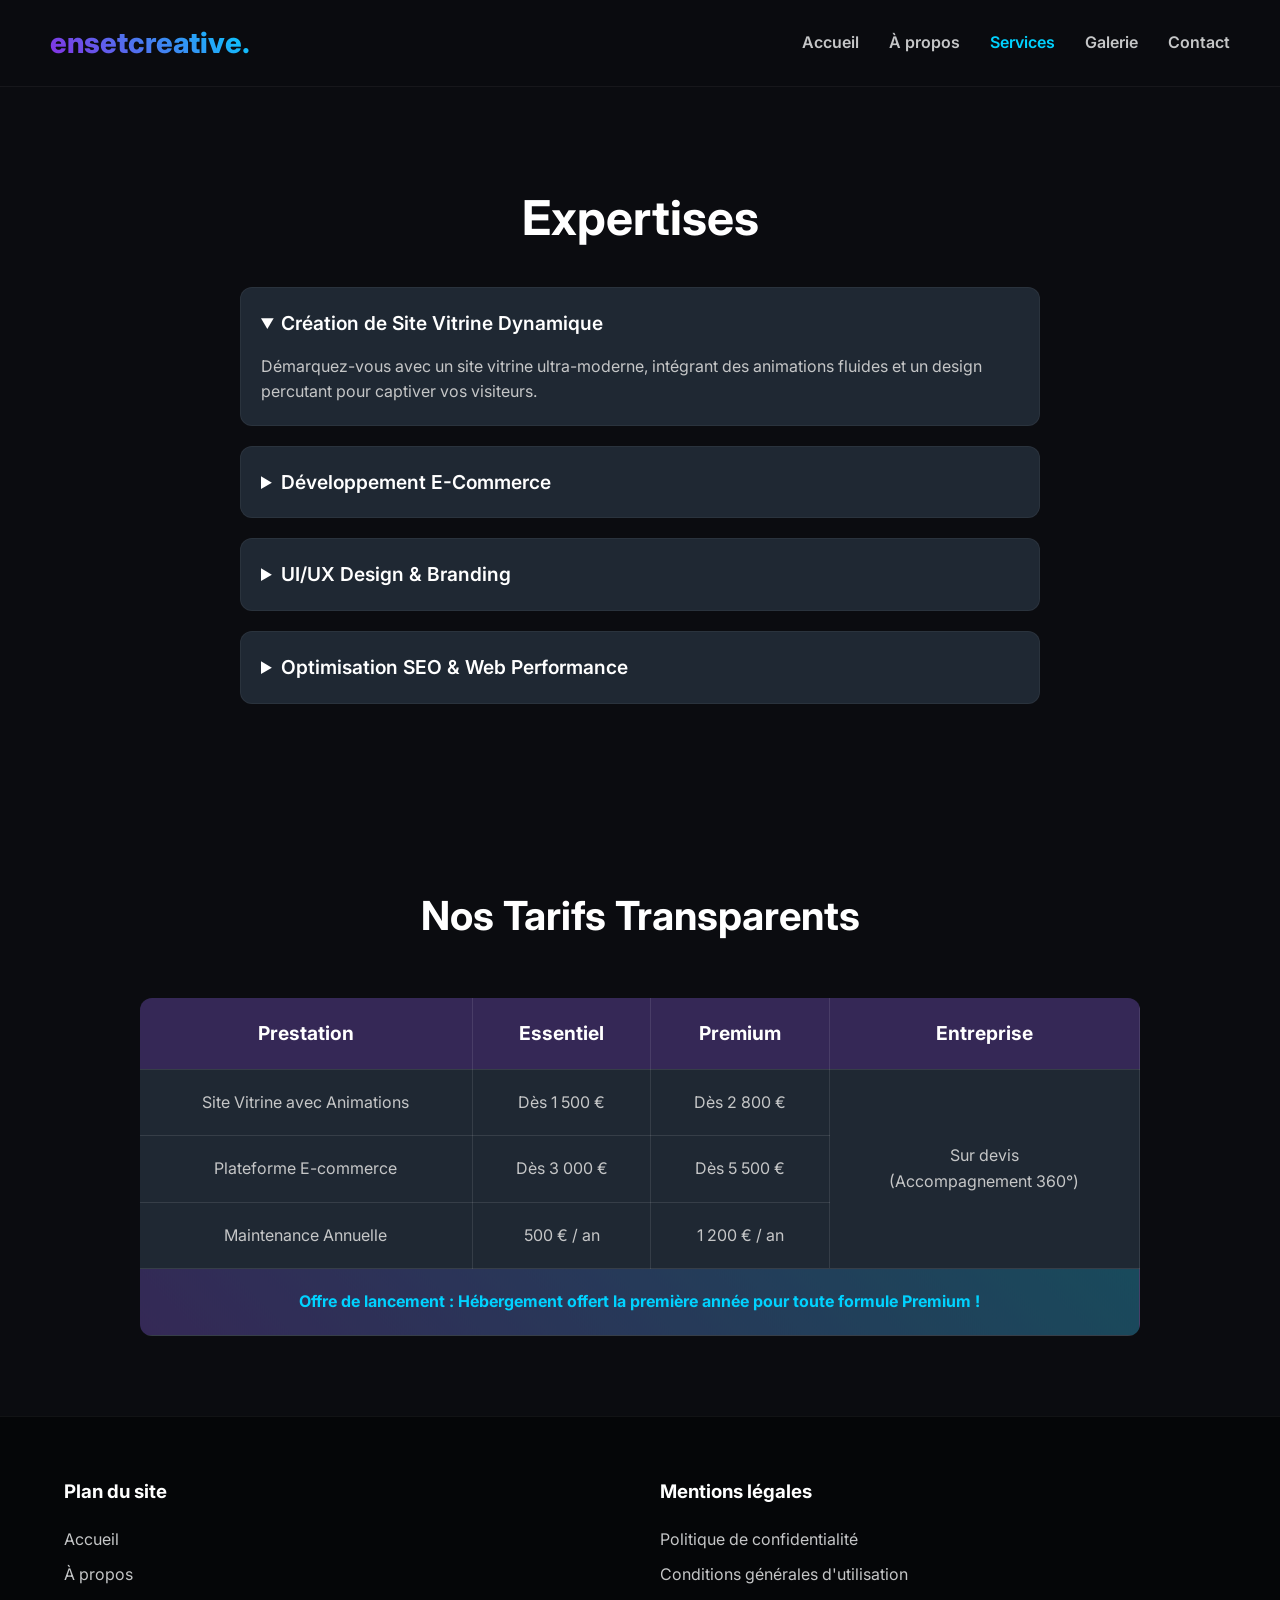
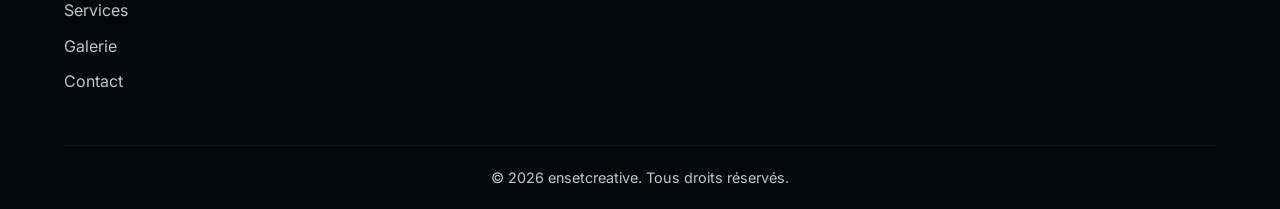
==== pages/services.html @ 390e1fc1 "feat(services): add services page and pricing styles" ====
<!DOCTYPE html>
<html lang="fr">
<head>
    <meta charset="UTF-8">
    <meta name="viewport" content="width=device-width, initial-scale=1.0">
    <title>Nos Services | ensetcreative</title>
    <link rel="stylesheet" href="../css/style.css">
</head>
<body>
    <header class="main-header">
        <a href="../index.html" class="logo">ensetcreative.</a>
        <nav class="main-nav">
            <ul>
                <li><a href="../index.html">Accueil</a></li>
                <li><a href="about.html">À propos</a></li>
                <li><a href="services.html" class="active">Services</a></li>
                <li><a href="gallery.html">Galerie</a></li>
                <li><a href="contact.html">Contact</a></li>
            </ul>
        </nav>
    </header>

    <main>
        <section class="services-list">
            <h1>Expertises</h1>
            <!-- details / summary -->
            <div style="max-width: 800px; margin: 0 auto;">
                <details open>
                    <summary>Création de Site Vitrine Dynamique</summary>
                    <p>Démarquez-vous avec un site vitrine ultra-moderne, intégrant des animations fluides et un design percutant pour captiver vos visiteurs.</p>
                </details>
                <details>
                    <summary>Développement E-Commerce</summary>
                    <p>Nous développons des boutiques en ligne optimisées pour la conversion, avec une gestion simplifiée et une expérience d'achat sécurisée.</p>
                </details>
                <details>
                    <summary>UI/UX Design & Branding</summary>
                    <p>Refonte de votre identité visuelle et conception d'interfaces utilisateur centrées sur l'expérience (UX) pour maximiser l'engagement.</p>
                </details>
                <details>
                    <summary>Optimisation SEO & Web Performance</summary>
                    <p>Améliorez votre visibilité sur Google et réduisez le temps de chargement de vos pages grâce à nos audits et optimisations techniques avancées.</p>
                </details>
            </div>
        </section>

        <section class="pricing">
            <h2>Nos Tarifs Transparents</h2>
            <div class="pricing-table-container">
                <!-- Tableau avec colspan et rowspan -->
                <table>
                    <thead>
                        <tr>
                            <th>Prestation</th>
                            <th>Essentiel</th>
                            <th>Premium</th>
                            <th>Entreprise</th>
                        </tr>
                    </thead>
                    <tbody>
                        <tr>
                            <td>Site Vitrine avec Animations</td>
                            <td>Dès 1 500 €</td>
                            <td>Dès 2 800 €</td>
                            <td rowspan="3" style="vertical-align: middle;">Sur devis<br>(Accompagnement 360°)</td>
                        </tr>
                        <tr>
                            <td>Plateforme E-commerce</td>
                            <td>Dès 3 000 €</td>
                            <td>Dès 5 500 €</td>
                        </tr>
                        <tr>
                            <td>Maintenance Annuelle</td>
                            <td>500 € / an</td>
                            <td>1 200 € / an</td>
                        </tr>
                        <tr>
                            <td colspan="4" class="promo">Offre de lancement : Hébergement offert la première année pour toute formule Premium !</td>
                        </tr>
                    </tbody>
                </table>
            </div>
        </section>
    </main>

    <footer class="main-footer">
        <div class="footer-content">
            <div class="sitemap">
                <h3>Plan du site</h3>
                <ul>
                    <li><a href="../index.html">Accueil</a></li>
                    <li><a href="about.html">À propos</a></li>
                    <li><a href="services.html">Services</a></li>
                    <li><a href="gallery.html">Galerie</a></li>
                    <li><a href="contact.html">Contact</a></li>
                </ul>
            </div>
            <div class="legal">
                <h3>Mentions légales</h3>
                <ul>
                    <li><a href="#">Politique de confidentialité</a></li>
                    <li><a href="#">Conditions générales d'utilisation</a></li>
                </ul>
            </div>
        </div>
        <div class="footer-bottom">
            <p>&copy; <span class="footer-year">2026</span> ensetcreative. Tous droits réservés.</p>
        </div>
    </footer>
    <script src="../js/script.js"></script>
</body>
</html>
---- css/style.css ----
/* Google Fonts */
@import url('https://fonts.googleapis.com/css2?family=Inter:wght@300;400;600;800&display=swap');

:root {
  --primary: #8a2be2;
  --primary-hover: #9b4dca;
  --secondary: #00d2ff;
  --bg-dark: #0b0c10;
  --bg-card: #1f2833;
  --text-light: #c5c6c7;
  --text-white: #ffffff;
  --radius: 12px;
  --transition: 0.3s ease-in-out;
}

* {
  margin: 0;
  padding: 0;
  box-sizing: border-box;
}

body {
  font-family: 'Inter', sans-serif;
  background-color: var(--bg-dark);
  color: var(--text-light);
  line-height: 1.6;
}

/* Header & Nav */
.main-header {
  position: fixed;
  top: 0;
  width: 100%;
  padding: 20px 50px;
  display: flex;
  justify-content: space-between;
  align-items: center;
  background: rgba(11, 12, 16, 0.9);
  backdrop-filter: blur(10px);
  z-index: 1000;
  border-bottom: 1px solid rgba(255,255,255,0.05);
}

.logo {
  font-size: 1.8rem;
  font-weight: 800;
  color: var(--text-white);
  text-decoration: none;
  background: linear-gradient(45deg, var(--primary), var(--secondary));
  -webkit-background-clip: text;
  -webkit-text-fill-color: transparent;
}

.main-nav ul {
  list-style: none;
  display: flex;
  gap: 30px;
}

.main-nav a {
  text-decoration: none;
  color: var(--text-light);
  font-weight: 600;
  transition: var(--transition);
}

.main-nav a:hover,
.main-nav a.active {
  color: var(--secondary);
}

/* Main Spacing */
main {
  padding-top: 100px;
  min-height: 80vh;
}

/* Hero Section */
.hero {
  position: relative;
  height: 90vh;
  display: flex;
  align-items: center;
  justify-content: center;
  text-align: center;
  overflow: hidden;
}

.hero picture, .hero img {
  position: absolute;
  top: 0;
  left: 0;
  width: 100%;
  height: 100%;
  object-fit: cover;
  z-index: -2;
  opacity: 0.4;
}

.hero::after {
  content: "";
  position: absolute;
  top: 0; left: 0; width: 100%; height: 100%;
  background: linear-gradient(to bottom, transparent, var(--bg-dark));
  z-index: -1;
}

.hero-content {
  max-width: 800px;
  padding: 20px;
  animation: fadeIn 1s ease-in-out;
}

@keyframes fadeIn {
  from { opacity: 0; transform: translateY(20px); }
  to { opacity: 1; transform: translateY(0); }
}

.hero-content h1 {
  font-size: 4rem;
  color: var(--text-white);
  margin-bottom: 20px;
  line-height: 1.1;
}

.hero-content p {
  font-size: 1.2rem;
  margin-bottom: 40px;
}

.btn {
  display: inline-block;
  padding: 15px 35px;
  background: linear-gradient(45deg, var(--primary), var(--secondary));
  color: #fff;
  text-decoration: none;
  font-weight: bold;
  border-radius: 30px;
  transition: var(--transition);
  border: none;
  cursor: pointer;
}

.btn:hover {
  transform: translateY(-3px);
  box-shadow: 0 10px 20px rgba(138, 43, 226, 0.4);
}

/* General Sections */
section {
  padding: 80px 5%;
}

h2 {
  font-size: 2.5rem;
  color: var(--text-white);
  text-align: center;
  margin-bottom: 50px;
}

h1 {
  font-size: 3rem;
  color: var(--text-white);
  text-align: center;
  margin-bottom: 30px;
}

/* Video Promo */
.video-promo {
  text-align: center;
}
.promo-video {
  width: 100%;
  max-width: 900px;
  border-radius: var(--radius);
  box-shadow: 0 20px 40px rgba(0,0,0,0.5);
}

/* Grid layout */
.grid {
  display: grid;
  grid-template-columns: repeat(auto-fit, minmax(300px, 1fr));
  gap: 30px;
}

.card {
  background: var(--bg-card);
  padding: 30px;
  border-radius: var(--radius);
  text-align: center;
  transition: var(--transition);
  border: 1px solid rgba(255,255,255,0.05);
}

.card:hover {
  transform: translateY(-10px);
  border-color: var(--secondary);
}

/* About - Team */
.team-grid {
  display: grid;
  grid-template-columns: repeat(auto-fit, minmax(250px, 1fr));
  gap: 40px;
  max-width: 1200px;
  margin: 0 auto;
}

figure.team-member {
  background: var(--bg-card);
  border-radius: var(--radius);
  overflow: hidden;
  text-align: center;
  transition: var(--transition);
}

figure.team-member:hover {
  transform: translateY(-5px);
  box-shadow: 0 10px 30px rgba(0,0,0,0.5);
}

figure.team-member img {
  width: 100%;
  height: 300px;
  object-fit: cover;
}

figcaption {
  padding: 20px;
}

figcaption h3 {
  color: var(--text-white);
  margin-bottom: 5px;
}

/* Services - Details/Summary */
details {
  background: var(--bg-card);
  border-radius: var(--radius);
  margin-bottom: 20px;
  padding: 20px;
  cursor: pointer;
  border: 1px solid rgba(255,255,255,0.05);
  transition: var(--transition);
}

details:hover {
  border-color: var(--primary);
}

summary {
  font-size: 1.2rem;
  font-weight: 600;
  color: var(--text-white);
  outline: none;
}

details p {
  margin-top: 15px;
  color: var(--text-light);
}

/* Pricing Table */
.pricing-table-container {
  overflow-x: auto;
  max-width: 1000px;
  margin: 0 auto;
}

table {
  width: 100%;
  border-collapse: collapse;
  background: var(--bg-card);
  border-radius: var(--radius);
  overflow: hidden;
}

th, td {
  padding: 20px;
  text-align: center;
  border-bottom: 1px solid rgba(255,255,255,0.1);
  border-right: 1px solid rgba(255,255,255,0.1);
}

th {
  background: rgba(138, 43, 226, 0.2);
  color: var(--text-white);
  font-size: 1.2rem;
}

td.promo {
  background: linear-gradient(45deg, rgba(138,43,226,0.2), rgba(0,210,255,0.2));
  font-weight: bold;
  color: var(--secondary);
}

@media (max-width: 768px) {
  .contact-section { grid-template-columns: 1fr; }
  .main-header { flex-direction: column; gap: 15px; padding: 15px; }
  .main-nav ul { flex-wrap: wrap; justify-content: center; }
  .hero-content h1 { font-size: 2.5rem; }
}

/* Footer */
.main-footer {
  background: #050608;
  padding: 60px 5% 20px;
  border-top: 1px solid rgba(255,255,255,0.05);
}

.footer-content {
  display: grid;
  grid-template-columns: repeat(auto-fit, minmax(200px, 1fr));
  gap: 40px;
  margin-bottom: 40px;
  max-width: 1200px;
  margin-left: auto;
  margin-right: auto;
}

.footer-content h3 {
  color: var(--text-white);
  margin-bottom: 20px;
}

.footer-content ul {
  list-style: none;
}

.footer-content a {
  color: var(--text-light);
  text-decoration: none;
  display: block;
  margin-bottom: 10px;
  transition: var(--transition);
}

.footer-content a:hover {
  color: var(--secondary);
}

.footer-bottom {
  text-align: center;
  padding-top: 20px;
  border-top: 1px solid rgba(255,255,255,0.05);
  font-size: 0.9rem;
}
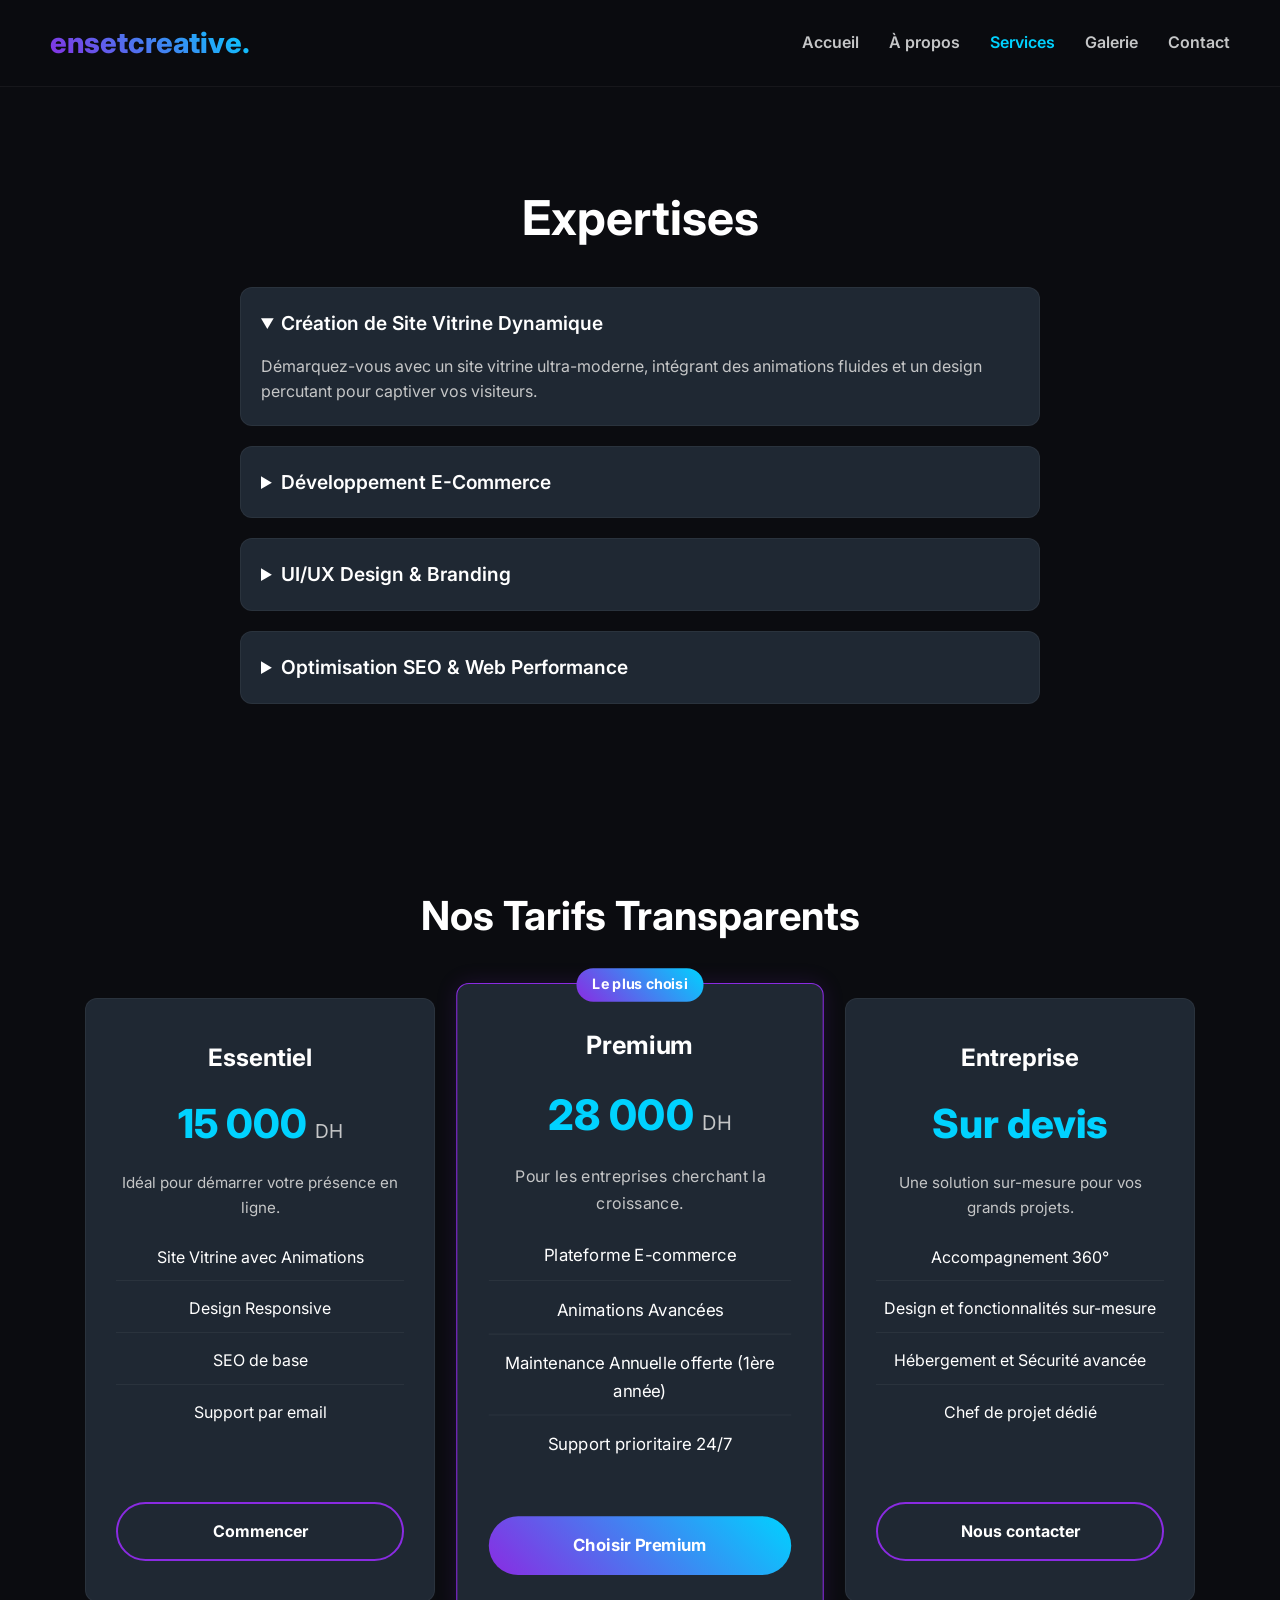
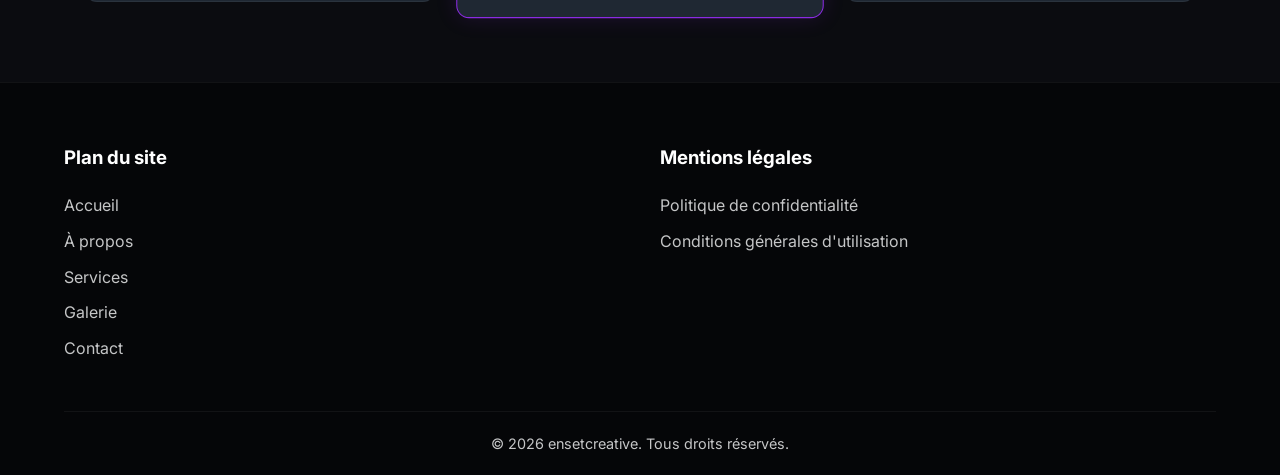
==== commit 6dde1c7c: "feat: update pricing, vision section, and fix testimonials" ====
--- a/pages/services.html
+++ b/pages/services.html
@@ -46,39 +46,44 @@
 
         <section class="pricing">
             <h2>Nos Tarifs Transparents</h2>
-            <div class="pricing-table-container">
-                <!-- Tableau avec colspan et rowspan -->
-                <table>
-                    <thead>
-                        <tr>
-                            <th>Prestation</th>
-                            <th>Essentiel</th>
-                            <th>Premium</th>
-                            <th>Entreprise</th>
-                        </tr>
-                    </thead>
-                    <tbody>
-                        <tr>
-                            <td>Site Vitrine avec Animations</td>
-                            <td>Dès 1 500 €</td>
-                            <td>Dès 2 800 €</td>
-                            <td rowspan="3" style="vertical-align: middle;">Sur devis<br>(Accompagnement 360°)</td>
-                        </tr>
-                        <tr>
-                            <td>Plateforme E-commerce</td>
-                            <td>Dès 3 000 €</td>
-                            <td>Dès 5 500 €</td>
-                        </tr>
-                        <tr>
-                            <td>Maintenance Annuelle</td>
-                            <td>500 € / an</td>
-                            <td>1 200 € / an</td>
-                        </tr>
-                        <tr>
-                            <td colspan="4" class="promo">Offre de lancement : Hébergement offert la première année pour toute formule Premium !</td>
-                        </tr>
-                    </tbody>
-                </table>
+            <div class="pricing-cards">
+                <div class="pricing-card">
+                    <h3>Essentiel</h3>
+                    <div class="price">15 000 <span>DH</span></div>
+                    <p class="desc">Idéal pour démarrer votre présence en ligne.</p>
+                    <ul class="features">
+                        <li>Site Vitrine avec Animations</li>
+                        <li>Design Responsive</li>
+                        <li>SEO de base</li>
+                        <li>Support par email</li>
+                    </ul>
+                    <a href="contact.html" class="btn btn-outline">Commencer</a>
+                </div>
+                <div class="pricing-card popular">
+                    <div class="popular-badge">Le plus choisi</div>
+                    <h3>Premium</h3>
+                    <div class="price">28 000 <span>DH</span></div>
+                    <p class="desc">Pour les entreprises cherchant la croissance.</p>
+                    <ul class="features">
+                        <li>Plateforme E-commerce</li>
+                        <li>Animations Avancées</li>
+                        <li>Maintenance Annuelle offerte (1ère année)</li>
+                        <li>Support prioritaire 24/7</li>
+                    </ul>
+                    <a href="contact.html" class="btn">Choisir Premium</a>
+                </div>
+                <div class="pricing-card">
+                    <h3>Entreprise</h3>
+                    <div class="price">Sur devis</div>
+                    <p class="desc">Une solution sur-mesure pour vos grands projets.</p>
+                    <ul class="features">
+                        <li>Accompagnement 360°</li>
+                        <li>Design et fonctionnalités sur-mesure</li>
+                        <li>Hébergement et Sécurité avancée</li>
+                        <li>Chef de projet dédié</li>
+                    </ul>
+                    <a href="contact.html" class="btn btn-outline">Nous contacter</a>
+                </div>
             </div>
         </section>
     </main>
--- a/css/style.css
+++ b/css/style.css
@@ -47,6 +47,7 @@
   color: var(--text-white);
   text-decoration: none;
   background: linear-gradient(45deg, var(--primary), var(--secondary));
+  background-clip: text;
   -webkit-background-clip: text;
   -webkit-text-fill-color: transparent;
 }
@@ -146,6 +147,17 @@
   box-shadow: 0 10px 20px rgba(138, 43, 226, 0.4);
 }
 
+.btn-outline {
+  background: transparent;
+  border: 2px solid var(--primary);
+  color: var(--text-white);
+}
+
+.btn-outline:hover {
+  background: var(--primary);
+  color: #fff;
+}
+
 /* General Sections */
 section {
   padding: 80px 5%;
@@ -165,15 +177,46 @@
   margin-bottom: 30px;
 }
 
-/* Video Promo */
-.video-promo {
-  text-align: center;
-}
-.promo-video {
-  width: 100%;
-  max-width: 900px;
-  border-radius: var(--radius);
-  box-shadow: 0 20px 40px rgba(0,0,0,0.5);
+/* Vision Section */
+.vision-promo {
+  padding: 80px 5%;
+}
+
+.vision-content {
+  display: flex;
+  align-items: center;
+  gap: 50px;
+  max-width: 1200px;
+  margin: 0 auto;
+}
+
+.vision-text {
+  flex: 1;
+}
+
+.vision-text h2 {
+  text-align: left;
+  margin-bottom: 30px;
+}
+
+.vision-text p {
+  font-size: 1.2rem;
+  color: var(--text-light);
+  line-height: 1.8;
+}
+
+.vision-image {
+  flex: 1;
+}
+
+@media (max-width: 900px) {
+  .vision-content {
+    flex-direction: column;
+    text-align: center;
+  }
+  .vision-text h2 {
+    text-align: center;
+  }
 }
 
 /* Grid layout */
@@ -261,38 +304,133 @@
   color: var(--text-light);
 }
 
-/* Pricing Table */
-.pricing-table-container {
-  overflow-x: auto;
-  max-width: 1000px;
+/* Pricing Cards */
+.pricing-cards {
+  display: flex;
+  flex-wrap: wrap;
+  gap: 30px;
+  justify-content: center;
+  max-width: 1200px;
   margin: 0 auto;
 }
 
-table {
-  width: 100%;
-  border-collapse: collapse;
+.pricing-card {
   background: var(--bg-card);
-  border-radius: var(--radius);
-  overflow: hidden;
-}
-
-th, td {
-  padding: 20px;
-  text-align: center;
-  border-bottom: 1px solid rgba(255,255,255,0.1);
-  border-right: 1px solid rgba(255,255,255,0.1);
-}
-
-th {
-  background: rgba(138, 43, 226, 0.2);
-  color: var(--text-white);
+  border: 1px solid rgba(255, 255, 255, 0.05);
+  border-radius: var(--radius);
+  padding: 40px 30px;
+  width: 100%;
+  max-width: 350px;
+  text-align: center;
+  transition: var(--transition);
+  position: relative;
+  display: flex;
+  flex-direction: column;
+}
+
+.pricing-card:hover {
+  transform: translateY(-10px);
+  border-color: var(--primary);
+  box-shadow: 0 15px 30px rgba(138, 43, 226, 0.2);
+}
+
+.pricing-card.popular {
+  border-color: var(--primary);
+  box-shadow: 0 0 20px rgba(138, 43, 226, 0.15);
+  transform: scale(1.05);
+}
+
+.pricing-card.popular:hover {
+  transform: scale(1.05) translateY(-10px);
+}
+
+.popular-badge {
+  position: absolute;
+  top: -15px;
+  left: 50%;
+  transform: translateX(-50%);
+  background: linear-gradient(45deg, var(--primary), var(--secondary));
+  color: #fff;
+  padding: 5px 15px;
+  border-radius: 20px;
+  font-size: 0.85rem;
+  font-weight: bold;
+  white-space: nowrap;
+}
+
+.pricing-card h3 {
+  color: var(--text-white);
+  font-size: 1.5rem;
+  margin-bottom: 15px;
+}
+
+.pricing-card .price {
+  font-size: 2.5rem;
+  color: var(--secondary);
+  font-weight: 800;
+  margin-bottom: 15px;
+}
+
+.pricing-card .price span {
   font-size: 1.2rem;
-}
-
-td.promo {
-  background: linear-gradient(45deg, rgba(138,43,226,0.2), rgba(0,210,255,0.2));
-  font-weight: bold;
-  color: var(--secondary);
+  color: var(--text-light);
+  font-weight: 400;
+}
+
+.pricing-card .desc {
+  color: var(--text-light);
+  margin-bottom: 25px;
+  font-size: 0.95rem;
+  min-height: 45px;
+}
+
+.pricing-card .features {
+  list-style: none;
+  margin-bottom: 30px;
+  flex-grow: 1;
+}
+
+.pricing-card .features li {
+  margin-bottom: 15px;
+  color: var(--text-white);
+  border-bottom: 1px solid rgba(255, 255, 255, 0.05);
+  padding-bottom: 10px;
+}
+
+.pricing-card .features li:last-child {
+  border-bottom: none;
+}
+
+/* Gallery */
+.gallery-grid {
+  display: grid;
+  grid-template-columns: repeat(auto-fit, minmax(300px, 1fr));
+  gap: 20px;
+  max-width: 1200px;
+  margin: 0 auto;
+}
+
+.gallery-grid picture img {
+  width: 100%;
+  height: 300px;
+  object-fit: cover;
+  border-radius: var(--radius);
+  transition: var(--transition);
+  cursor: pointer;
+}
+
+.gallery-grid picture img:hover {
+  transform: scale(1.05);
+  filter: brightness(1.2);
+}
+
+/* Contact Form */
+.contact-section {
+  display: grid;
+  grid-template-columns: 1fr 1fr;
+  gap: 50px;
+  max-width: 1200px;
+  margin: 0 auto;
 }
 
 @media (max-width: 768px) {
@@ -300,6 +438,50 @@
   .main-header { flex-direction: column; gap: 15px; padding: 15px; }
   .main-nav ul { flex-wrap: wrap; justify-content: center; }
   .hero-content h1 { font-size: 2.5rem; }
+}
+
+.contact-form {
+  background: var(--bg-card);
+  padding: 40px;
+  border-radius: var(--radius);
+  display: flex;
+  flex-direction: column;
+  gap: 20px;
+}
+
+.contact-form input:not([type="radio"]):not([type="checkbox"]):not([type="color"]):not([type="range"]):not([type="file"]),
+.contact-form select,
+.contact-form textarea {
+  width: 100%;
+  padding: 15px;
+  background: var(--bg-dark);
+  border: 1px solid rgba(255,255,255,0.1);
+  color: #fff;
+  border-radius: 8px;
+  font-family: inherit;
+}
+
+.contact-form input:focus, .contact-form select:focus, .contact-form textarea:focus {
+  outline: none;
+  border-color: var(--secondary);
+}
+
+.contact-form textarea {
+  min-height: 150px;
+  resize: vertical;
+}
+
+.form-group-inline {
+  display: flex;
+  gap: 20px;
+  align-items: center;
+}
+
+.map-container iframe {
+  width: 100%;
+  height: 100%;
+  min-height: 400px;
+  border-radius: var(--radius);
 }
 
 /* Footer */
